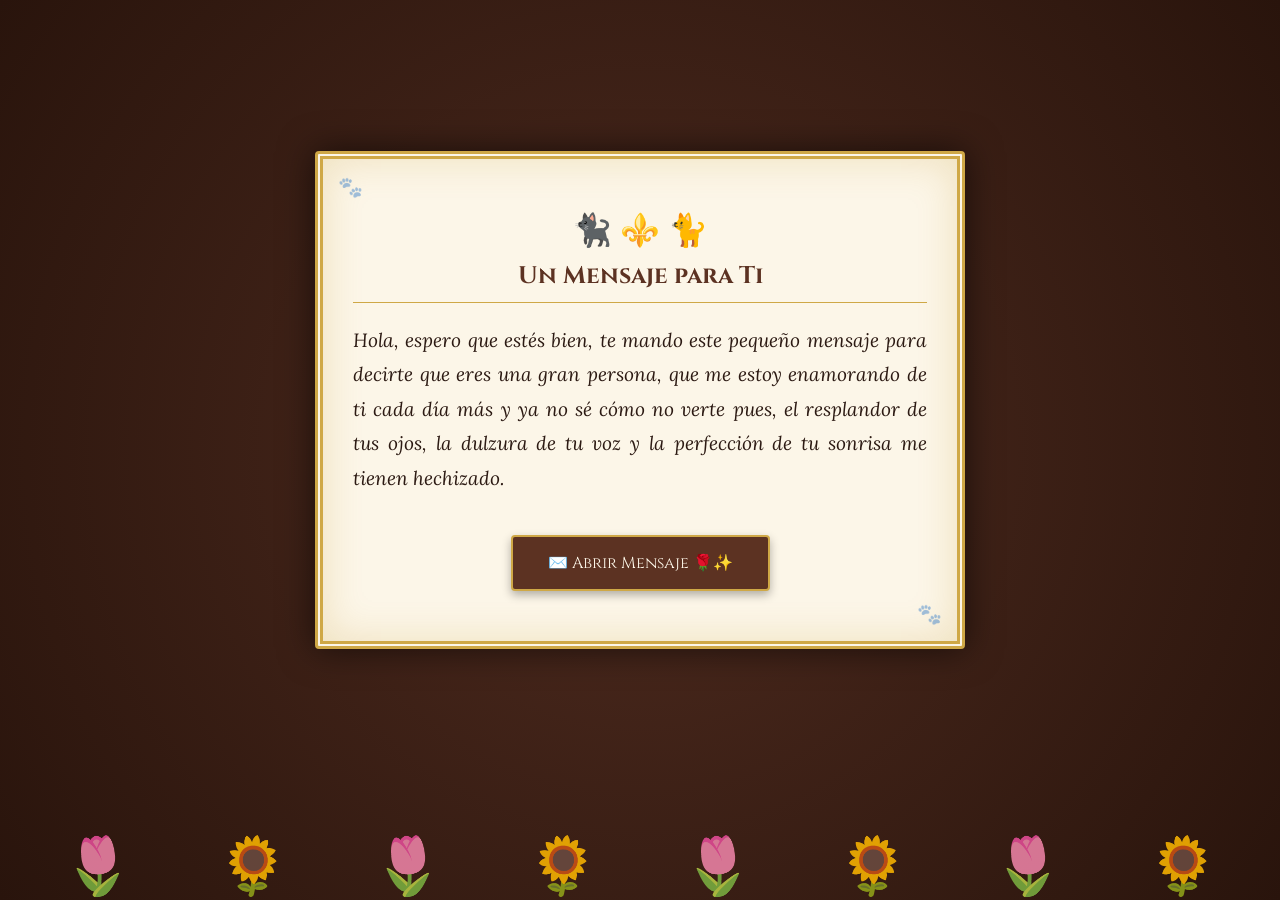
==== index.html @ 1bf626ae "Add files via upload" ====
<!DOCTYPE html>
<html lang="es">
<head>
    <meta charset="UTF-8">
    <meta name="viewport" content="width=device-width, initial-scale=1.0">
    <title>Para Alguien Especial 🐾🌹✨</title>
    <style>
        /* Fuentes de estilo clásico/medieval */
        @import url('https://fonts.googleapis.com/css2?family=Cinzel:wght@500;700&family=Great+Vibes&family=Lora:ital,wght@0,400;0,600;1,400&display=swap');

        :root {
            --medieval-gold: #cfa846;
            --medieval-warm: #5c3222; /* Color cálido principal (terracota / café clásico) */
            --parchment: #fcf6e8;
            --dark-wood: #2c1a13;
        }

        * {
            box-sizing: border-box;
            margin: 0;
            padding: 0;
        }

        body {
            /* Fondo degradado cálido y acogedor tipo biblioteca medieval a la luz de las velas */
            background: radial-gradient(circle, #4e2b1f 0%, #29140c 100%);
            color: var(--parchment);
            font-family: 'Lora', serif;
            min-height: 100vh;
            overflow-x: hidden;
            display: flex;
            justify-content: center;
            align-items: center;
            position: relative;
        }

        /* --- EFECTO DE FUEGOS ARTIFICIALES GIGANTES --- */
        .fireworks-container {
            position: fixed;
            top: 0;
            left: 0;
            width: 100%;
            height: 100%;
            pointer-events: none;
            z-index: 1;
            overflow: hidden;
        }

        .firework-particle {
            position: absolute;
            width: 6px;
            height: 6px;
            border-radius: 50%;
            opacity: 1;
            /* Destello multicapa masivo e intenso */
            box-shadow: 0 0 10px #fff, 0 0 20px currentColor, 0 0 40px currentColor, 0 0 60px currentColor;
            animation: fireworks-giant 2.5s cubic-bezier(0.1, 0.8, 0.2, 1) forwards;
        }

        @keyframes fireworks-giant {
            0% {
                transform: translate(0, 0) scale(1.5);
                opacity: 1;
            }
            70% {
                opacity: 0.9;
            }
            100% {
                /* Dispersión gigante y caída lenta */
                transform: translate(var(--x), var(--y)) scale(0);
                opacity: 0;
            }
        }

        /* --- JARDÍN MÁGICO DE TULIPANES Y GIRASOLES --- */
        .garden-container {
            position: fixed;
            bottom: 0;
            left: 0;
            width: 100%;
            height: 140px;
            display: flex;
            justify-content: space-around;
            align-items: flex-end;
            pointer-events: none;
            z-index: 2;
            overflow: hidden;
            padding: 0 20px;
        }

        .flower {
            font-size: 3.5rem;
            display: inline-block;
            transform-origin: bottom center;
            /* Animación de crecimiento al cargar y luego balanceo sutil */
            animation: growFlower 2s cubic-bezier(0.175, 0.885, 0.32, 1.275) forwards, 
                       swayFlower 4s ease-in-out infinite alternate;
            opacity: 0;
        }

        @keyframes growFlower {
            0% { transform: scale(0) translateY(100px); opacity: 0; }
            100% { transform: scale(1) translateY(0); opacity: 0.85; }
        }

        @keyframes swayFlower {
            0% { transform: rotate(-5deg); }
            100% { transform: rotate(5deg); }
        }

        /* --- CONTENEDORES PRINCIPALES --- */
        .container {
            width: 90%;
            max-width: 650px;
            perspective: 1000px;
            z-index: 10;
            margin: 20px auto;
            margin-bottom: 120px; /* Espacio para que no tape las flores de abajo */
        }

        /* Tarjeta / Pergamino */
        .parchment-card {
            background-color: var(--parchment);
            color: var(--dark-wood);
            padding: 40px 30px;
            border: 8px double var(--medieval-gold);
            border-radius: 4px;
            box-shadow: 0 0 35px rgba(0,0,0,0.6), inset 0 0 40px rgba(184, 134, 11, 0.2);
            text-align: center;
            position: relative;
            /* Cambio de sección simple y limpio mediante opacidad */
            transition: opacity 0.5s ease-in-out, transform 0.5s ease-in-out;
            opacity: 1;
            transform: scale(1);
        }

        /* Marcos y detalles medievales sutiles en los bordes */
        .parchment-card::before, .parchment-card::after {
            content: "🐾";
            position: absolute;
            font-size: 20px;
            color: var(--medieval-warm);
            opacity: 0.4;
        }
        .parchment-card::before { top: 15px; left: 15px; }
        .parchment-card::after { bottom: 15px; right: 15px; }

        .hidden {
            display: none !important;
            opacity: 0;
            transform: scale(0.95);
        }

        /* --- TEXTOS --- */
        h2 {
            font-family: 'Cinzel', serif;
            color: var(--medieval-warm);
            margin-bottom: 20px;
            border-bottom: 1px solid var(--medieval-gold);
            padding-bottom: 10px;
        }

        .romantic-text {
            font-size: 1.2rem;
            line-height: 1.8;
            margin-bottom: 30px;
            text-align: justify;
            font-style: italic;
        }

        .poetry-style {
            font-family: 'Lora', serif;
            font-size: 1.15rem;
            line-height: 1.8;
            white-space: pre-line;
            text-align: left;
            margin: 20px 0;
            padding: 0 10px;
        }

        .quote-box {
            background: rgba(92, 50, 34, 0.08);
            border-left: 4px solid var(--medieval-warm);
            border-right: 4px solid var(--medieval-warm);
            padding: 15px;
            margin: 25px 0;
            font-family: 'Cinzel', serif;
            font-size: 0.95rem;
            font-weight: bold;
            color: var(--medieval-warm);
            box-shadow: inset 0 0 10px rgba(0,0,0,0.05);
        }

        /* --- BOTONES Y ANIMACIONES --- */
        .btn {
            background: var(--medieval-warm);
            color: var(--parchment);
            border: 2px solid var(--medieval-gold);
            font-family: 'Cinzel', serif;
            padding: 12px 25px;
            font-size: 1rem;
            cursor: pointer;
            border-radius: 4px;
            transition: all 0.4s ease;
            box-shadow: 0 4px 10px rgba(0,0,0,0.3);
            text-decoration: none;
            display: inline-block;
            margin: 10px;
        }

        .btn:hover {
            background: #733f2b;
            color: #fff;
            transform: translateY(-3px);
            box-shadow: 0 6px 15px rgba(207, 168, 70, 0.5);
        }

        /* Animación del Botón Carta */
        .btn-envelope {
            position: relative;
            padding: 15px 35px;
            overflow: hidden;
            animation: pulse 2s infinite;
        }

        @keyframes pulse {
            0% { transform: scale(1); }
            50% { transform: scale(1.04); box-shadow: 0 0 20px var(--medieval-gold); }
            100% { transform: scale(1); }
        }

        /* Botón de regreso (Flecha) */
        .back-arrow {
            background: none;
            border: none;
            color: var(--medieval-warm);
            font-size: 2rem;
            cursor: pointer;
            margin-top: 20px;
            transition: transform 0.3s ease, color 0.3s ease;
            display: inline-block;
        }

        .back-arrow:hover {
            transform: scale(1.2) translateX(-5px);
            color: #733f2b;
        }

        .flex-buttons {
            display: flex;
            flex-wrap: wrap;
            justify-content: center;
            gap: 10px;
        }

        .cat-icon {
            font-size: 2rem;
            color: var(--medieval-warm);
            margin: 10px 0;
            display: block;
        }

    </style>
</head>
<body>

    <!-- Contenedor de los fuegos artificiales gigantes -->
    <div class="fireworks-container" id="fireworksContainer"></div>

    <!-- Contenedor del jardín inferior (Tulipanes y Girasoles) -->
    <div class="garden-container" id="gardenContainer"></div>

    <div class="container">
        
        <!-- SECCIÓN 1: EL PRINCIPIO / LA INVITACIÓN -->
        <div class="parchment-card" id="seccion1">
            <span class="cat-icon">🐈‍⬛ ⚜️ 🐈</span>
            <h2>Un Mensaje para Ti</h2>
            <p class="romantic-text">
                Hola, espero que estés bien, te mando este pequeño mensaje para decirte que eres una gran persona, que me estoy enamorando de ti cada día más y ya no sé cómo no verte pues, el resplandor de tus ojos, la dulzura de tu voz y la perfección de tu sonrisa me tienen hechizado.
            </p>
            <button class="btn btn-envelope" onclick="cambiarSeccionSimple('seccion1', 'seccion2')">
                ✉️ Abrir Mensaje 🌹✨
            </button>
        </div>

        <!-- SECCIÓN 2: EL MENSAJE ABIERTO -->
        <div class="parchment-card hidden" id="seccion2">
            <span class="cat-icon">📜</span>
            <p class="romantic-text" style="text-align: center; font-family: 'Great Vibes', cursive; font-size: 2.2rem; color: var(--medieval-warm); font-weight: bold;">
                Las palabras son la mejor forma de comunicación.<br>
                “Te amo”. ”Te quiero”. “Te adoro”<br>
                ¿De qué me sirve todo eso…<br>
                Si no te tengo a mi lado?
            </p>
            
            <div class="flex-buttons">
                <a href="https://youtu.be/43i_BrEg120?si=jS15TogX9SAtwghC" target="_blank" class="btn">🎵 Una canción especial</a>
                <button class="btn" onclick="cambiarSeccionSimple('seccion2', 'seccion3')">📜 Un poema especial</button>
            </div>

            <button class="back-arrow" onclick="cambiarSeccionSimple('seccion2', 'seccion1')">←</button>
        </div>

        <!-- SECCIÓN 3: EL POEMA Y EL FINAL -->
        <div class="parchment-card hidden" id="seccion3">
            <h2>Para la Chica más Increíble 🌹</h2>
            
            <div class="poetry-style">
                Quiero que sepas que hay algo en ti que me encanta. Tu sonrisa tiene una forma muy especial de alegrar cualquier momento, tus ojos transmiten una tranquilidad que me hace perderme en ellos y tu cabello simplemente resalta lo hermosa que eres.
                <br>
                Pero más allá de lo bonita que eres por fuera, me gustaría conocer a la persona que llevas dentro, descubrir tus sueños, tus gustos y todo aquello que te hace ser tú.
                <br>
                Me encantaría seguir conociéndote, compartir momentos contigo y, si la vida nos da la oportunidad, crecer y salir adelante juntos, apoyándonos en cada paso. Eres una chica increíble y espero que esto sea solo el comienzo de una historia llena de sonrisas, confianza y momentos inolvidables.
            </div>

            <!-- Recuadro del final (Cita de Bleach) -->
            <div class="quote-box">
                “Me pregunto si puedo aguantar la velocidad del mundo sin ti”.
                <br>
                <span style="font-size: 0.8rem; display:block; text-align: right; margin-top: 5px;">— Bleach</span>
            </div>

            <!-- Flecha para regresar al apartado anterior -->
            <button class="back-arrow" onclick="cambiarSeccionSimple('seccion3', 'seccion2')">←</button>
        </div>

    </div>

    <script>
        // --- LÓGICA DE FUEGOS ARTIFICIALES MASIVOS Y PAUSADOS ---
        const fireworksContainer = document.getElementById('fireworksContainer');
        const fireworkColors = ['#ff0055', '#ff9f1c', '#00f5d4', '#e0aaff', '#ff5400', '#ffffff', '#ff007f', '#ffb703']; 

        function createFirework() {
            // Explosiones más altas y espaciadas
            const xBase = Math.random() * 80 + 10; 
            const yBase = Math.random() * 45 + 10; 
            const explosionColor = fireworkColors[Math.floor(Math.random() * fireworkColors.length)];
            
            // Cantidad enorme de partículas para un destello gigante
            const numParticles = 80; 

            for (let i = 0; i < numParticles; i++) {
                const particle = document.createElement('div');
                particle.classList.add('firework-particle');
                
                particle.style.left = xBase + 'vw';
                particle.style.top = yBase + 'vh';
                particle.style.color = explosionColor;
                particle.style.backgroundColor = explosionColor; 
                
                const angle = Math.random() * Math.PI * 2;
                // Radio de expansión gigante aumentadísimo
                const distance = Math.random() * 45 + 5; 
                
                particle.style.setProperty('--x', Math.cos(angle) * distance + 'vw');
                // Simulación física de caída por gravedad elegante
                particle.style.setProperty('--y', (Math.sin(angle) * distance + 15) + 'vh');

                fireworksContainer.appendChild(particle);

                setTimeout(() => {
                    particle.remove();
                }, 2500); 
            }
        }

        // Ritmo más lento y calmado: Una hermosa explosión gigante cada 1.5 segundos
        setInterval(createFirework, 1500); 

        // --- LÓGICA DEL JARDÍN INFERIOR ANIMADO ---
        const gardenContainer = document.getElementById('gardenContainer');
        const flowers = ['🌷', '🌻', '🌷', '🌻', '🌷', '🌻', '🌷', '🌻'];

        function buildGarden() {
            // Rellenamos el jardín inferior con flores intercaladas automáticamente
            flowers.forEach((flowerChar, index) => {
                const flowerSpan = document.createElement('span');
                flowerSpan.classList.add('flower');
                flowerSpan.innerText = flowerChar;
                
                // Retrasos escalonados para que broten una por una de forma hermosa
                flowerSpan.style.animationDelay = `${index * 0.2}s, ${2 + index * 0.1}s`;
                
                // Variación sutil en el balanceo para que no se muevan todas exactamente igual
                if (index % 2 === 0) {
                    flowerSpan.style.animationDuration = '2s, 3.5s';
                } else {
                    flowerSpan.style.animationDuration = '2s, 4.5s';
                }

                gardenContainer.appendChild(flowerSpan);
            });
        }

        // Construir las flores al cargar
        buildGarden();

        // --- LÓGICA DE NAVEGACIÓN SIMPLE (Desvanecimiento Elegante) ---
        function cambiarSeccionSimple(idOcultar, idMostrar) {
            const capaOcultar = document.getElementById(idOcultar);
            const capaMostrar = document.getElementById(idMostrar);

            // Transición suave de opacidad hacia afuera
            capaOcultar.style.opacity = '0';
            
            setTimeout(() => {
                capaOcultar.classList.add('hidden');
                
                capaMostrar.classList.remove('hidden');
                void capaMostrar.offsetWidth; // Forzar lectura física
                
                capaMostrar.style.opacity = '1';
            }, 500);
        }
    </script>
</body>
</html>
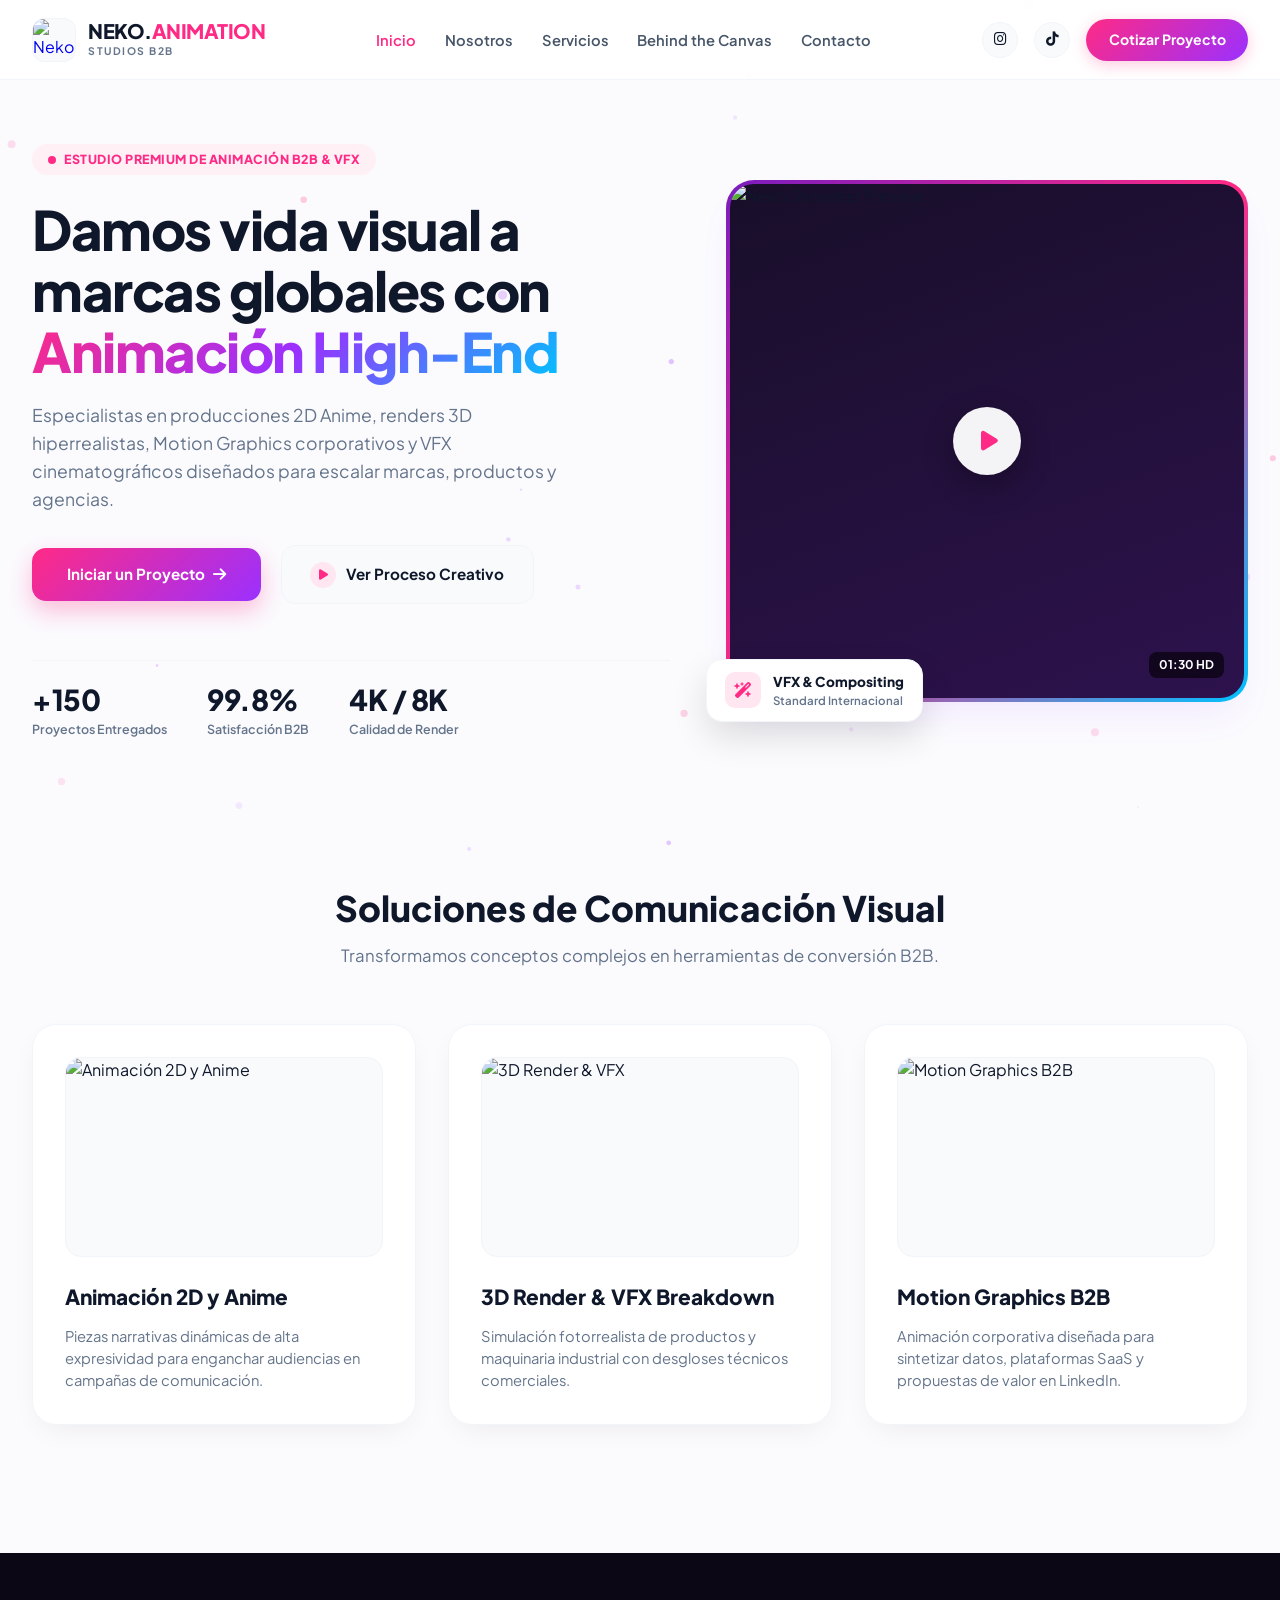
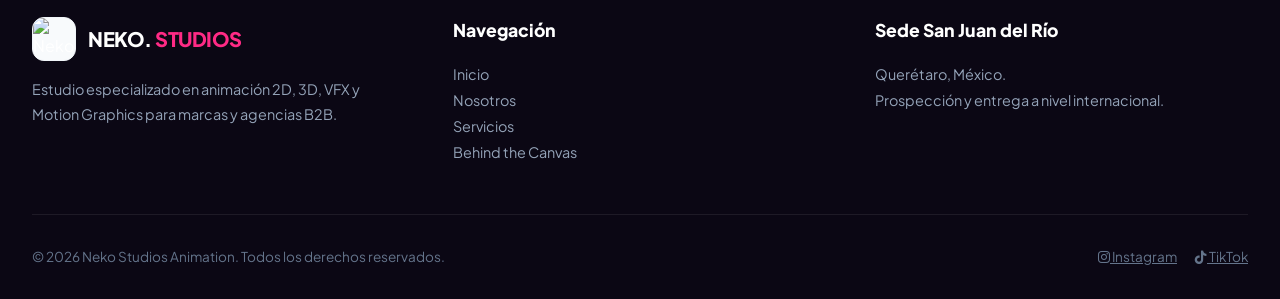
==== commit 431c56b7: "Add files via upload" ====
--- a/index.html
+++ b/index.html
@@ -3,417 +3,238 @@
 <head>
     <meta charset="UTF-8">
     <meta name="viewport" content="width=device-width, initial-scale=1.0">
-    <title>Para Alguien Especial 🐾🌹✨</title>
-    <style>
-        /* Fuentes de estilo clásico/medieval */
-        @import url('https://fonts.googleapis.com/css2?family=Cinzel:wght@500;700&family=Great+Vibes&family=Lora:ital,wght@0,400;0,600;1,400&display=swap');
-
-        :root {
-            --medieval-gold: #cfa846;
-            --medieval-warm: #5c3222; /* Color cálido principal (terracota / café clásico) */
-            --parchment: #fcf6e8;
-            --dark-wood: #2c1a13;
+    <title>Neko Studios Animation | Estudio Premium de Animación B2B</title>
+    <link rel="stylesheet" href="styles.css">
+    <link rel="stylesheet" href="https://cdnjs.cloudflare.com/ajax/libs/font-awesome/6.4.0/css/all.min.css">
+</head>
+<body>
+
+    <canvas id="bg-ink-canvas"></canvas>
+
+    <!-- Header Principal -->
+    <header>
+        <div class="nav-container">
+            <a href="index.html" class="logo-container">
+                <div class="logo-box">
+                    <!-- LOGO PRINCIPAL -->
+                    <img src="img/logo.png" alt="Neko Studios Logo">
+                </div>
+                <div class="logo-text-group">
+                    <span class="logo-title">NEKO.<span>ANIMATION</span></span>
+                    <span class="logo-subtitle">STUDIOS B2B</span>
+                </div>
+            </a>
+
+            <nav>
+                <ul>
+                    <li><a href="index.html" class="active">Inicio</a></li>
+                    <li><a href="nosotros.html">Nosotros</a></li>
+                    <li><a href="servicios.html">Servicios</a></li>
+                    <li><a href="proceso.html">Behind the Canvas</a></li>
+                    <li><a href="contacto.html">Contacto</a></li>
+                </ul>
+            </nav>
+
+            <div class="nav-actions">
+                <a href="https://www.instagram.com/neko.studios.anim?psln=MWt5MWM5dGRpaHljZQ==" target="_blank" class="social-icon-btn"><i class="fa-brands fa-instagram"></i></a>
+                <a href="https://www.tiktok.com/@neko_studios4?_r=1&_t=ZS-9AoLyNBTis8" target="_blank" class="social-icon-btn"><i class="fa-brands fa-tiktok"></i></a>
+                <a href="contacto.html" class="btn-header">Cotizar Proyecto</a>
+            </div>
+        </div>
+    </header>
+
+    <!-- Hero Section -->
+    <main class="hero-section">
+        
+        <div class="hero-left">
+            <div class="badge-tag">
+                <span class="badge-dot"></span>
+                Estudio Premium de Animación B2B & VFX
+            </div>
+
+            <h1 class="hero-main-title">
+                Damos vida visual a marcas globales con <span class="text-gradient">Animación High-End</span>
+            </h1>
+
+            <p class="hero-description">
+                Especialistas en producciones 2D Anime, renders 3D hiperrealistas, Motion Graphics corporativos y VFX cinematográficos diseñados para escalar marcas, productos y agencias.
+            </p>
+
+            <div class="hero-buttons">
+                <a href="contacto.html" class="btn-hero-primary">
+                    Iniciar un Proyecto <i class="fa-solid fa-arrow-right"></i>
+                </a>
+                <a href="proceso.html" class="btn-hero-secondary">
+                    <span class="play-icon-circle"><i class="fa-solid fa-play"></i></span>
+                    Ver Proceso Creativo
+                </a>
+            </div>
+
+            <div class="stats-row">
+                <div class="stat-item">
+                    <span class="stat-number">+150</span>
+                    <span class="stat-label">Proyectos Entregados</span>
+                </div>
+                <div class="stat-item">
+                    <span class="stat-number">99.8%</span>
+                    <span class="stat-label">Satisfacción B2B</span>
+                </div>
+                <div class="stat-item">
+                    <span class="stat-number">4K / 8K</span>
+                    <span class="stat-label">Calidad de Render</span>
+                </div>
+            </div>
+        </div>
+
+        <div class="hero-right">
+            <div class="video-card-wrapper">
+                <div class="video-card-inner">
+                    <!-- IMAGEN PRINCIPAL DE PORTADA / DEMO REEL -->
+                    <img src="img/hero-showreel.jpg" alt="Neko Showreel Preview">
+                    <div class="video-play-center">
+                        <i class="fa-solid fa-play" style="margin-left: 4px;"></i>
+                    </div>
+                    <div class="video-timer-badge">01:30 HD</div>
+                </div>
+            </div>
+
+            <div class="floating-badge-card">
+                <div class="badge-icon-square">
+                    <i class="fa-solid fa-wand-magic-sparkles"></i>
+                </div>
+                <div class="badge-info">
+                    <h5>VFX & Compositing</h5>
+                    <p>Standard Internacional</p>
+                </div>
+            </div>
+        </div>
+
+    </main>
+
+    <!-- Sección de Servicios Principales -->
+    <section style="max-width: 1280px; margin: 0 auto; padding: 4rem 2rem;">
+        <div style="text-align: center; margin-bottom: 3.5rem;">
+            <h2 style="font-size: 2.2rem; font-weight: 800; color: var(--text-dark);">Soluciones de Comunicación Visual</h2>
+            <p style="color: var(--text-muted); font-size: 1.05rem; margin-top: 0.5rem;">Transformamos conceptos complejos en herramientas de conversión B2B.</p>
+        </div>
+
+        <div style="display: grid; grid-template-columns: repeat(auto-fit, minmax(320px, 1fr)); gap: 2rem;">
+            <div style="background: #ffffff; border-radius: 24px; padding: 2rem; border: 1px solid var(--border-color); box-shadow: var(--shadow-card);">
+                <div class="content-img-box">
+                    <!-- IMAGEN TARJETA 2D / ANIME -->
+                    <img src="img/inicio2.jpg" alt="Animación 2D y Anime">
+                </div>
+                <h3 style="font-size: 1.3rem; font-weight: 800; margin-bottom: 0.8rem;">Animación 2D y Anime</h3>
+                <p style="color: var(--text-muted); font-size: 0.92rem;">Piezas narrativas dinámicas de alta expresividad para enganchar audiencias en campañas de comunicación.</p>
+            </div>
+
+            <div style="background: #ffffff; border-radius: 24px; padding: 2rem; border: 1px solid var(--border-color); box-shadow: var(--shadow-card);">
+                <div class="content-img-box">
+                    <!-- IMAGEN TARJETA 3D / VFX -->
+                    <img src="img/inicio3.jpg" alt="3D Render & VFX">
+                </div>
+                <h3 style="font-size: 1.3rem; font-weight: 800; margin-bottom: 0.8rem;">3D Render & VFX Breakdown</h3>
+                <p style="color: var(--text-muted); font-size: 0.92rem;">Simulación fotorrealista de productos y maquinaria industrial con desgloses técnicos comerciales.</p>
+            </div>
+
+            <div style="background: #ffffff; border-radius: 24px; padding: 2rem; border: 1px solid var(--border-color); box-shadow: var(--shadow-card);">
+                <div class="content-img-box">
+                    <!-- IMAGEN TARJETA MOTION GRAPHICS -->
+                    <img src="img/inicio.jpg" alt="Motion Graphics B2B">
+                </div>
+                <h3 style="font-size: 1.3rem; font-weight: 800; margin-bottom: 0.8rem;">Motion Graphics B2B</h3>
+                <p style="color: var(--text-muted); font-size: 0.92rem;">Animación corporativa diseñada para sintetizar datos, plataformas SaaS y propuestas de valor en LinkedIn.</p>
+            </div>
+        </div>
+    </section>
+
+    <!-- Footer -->
+    <footer>
+        <div class="footer-container">
+            <div class="footer-col">
+                <div class="logo-container" style="margin-bottom: 1rem;">
+                    <div class="logo-box">
+                        <!-- LOGO FOOTER -->
+                        <img src="img/logo.png" alt="Neko Studios Logo">
+                    </div>
+                    <span class="logo-title" style="color: #ffffff;">NEKO. <span style="color: var(--primary-magenta);">STUDIOS</span></span>
+                </div>
+                <p>Estudio especializado en animación 2D, 3D, VFX y Motion Graphics para marcas y agencias B2B.</p>
+            </div>
+
+            <div class="footer-col">
+                <h4>Navegación</h4>
+                <a href="index.html">Inicio</a>
+                <a href="nosotros.html">Nosotros</a>
+                <a href="servicios.html">Servicios</a>
+                <a href="proceso.html">Behind the Canvas</a>
+            </div>
+
+            <div class="footer-col">
+                <h4>Sede San Juan del Río</h4>
+                <p>Querétaro, México.</p>
+                <p>Prospección y entrega a nivel internacional.</p>
+            </div>
+        </div>
+
+        <div class="footer-bottom">
+            <p>&copy; 2026 Neko Studios Animation. Todos los derechos reservados.</p>
+            <div>
+                <a href="https://www.instagram.com/neko.studios.anim?psln=MWt5MWM5dGRpaHljZQ==" target="_blank" style="margin-right: 1rem; color: #64748b;"><i class="fa-brands fa-instagram"></i> Instagram</a>
+                <a href="https://www.tiktok.com/@neko_studios4?_r=1&_t=ZS-9AoLyNBTis8" target="_blank" style="color: #64748b;"><i class="fa-brands fa-tiktok"></i> TikTok</a>
+            </div>
+        </div>
+    </footer>
+
+    <script>
+        const canvas = document.getElementById('bg-ink-canvas');
+        const ctx = canvas.getContext('2d');
+        let particles = [];
+
+        function resizeCanvas() {
+            canvas.width = window.innerWidth;
+            canvas.height = window.innerHeight;
         }
-
-        * {
-            box-sizing: border-box;
-            margin: 0;
-            padding: 0;
-        }
-
-        body {
-            /* Fondo degradado cálido y acogedor tipo biblioteca medieval a la luz de las velas */
-            background: radial-gradient(circle, #4e2b1f 0%, #29140c 100%);
-            color: var(--parchment);
-            font-family: 'Lora', serif;
-            min-height: 100vh;
-            overflow-x: hidden;
-            display: flex;
-            justify-content: center;
-            align-items: center;
-            position: relative;
-        }
-
-        /* --- EFECTO DE FUEGOS ARTIFICIALES GIGANTES --- */
-        .fireworks-container {
-            position: fixed;
-            top: 0;
-            left: 0;
-            width: 100%;
-            height: 100%;
-            pointer-events: none;
-            z-index: 1;
-            overflow: hidden;
-        }
-
-        .firework-particle {
-            position: absolute;
-            width: 6px;
-            height: 6px;
-            border-radius: 50%;
-            opacity: 1;
-            /* Destello multicapa masivo e intenso */
-            box-shadow: 0 0 10px #fff, 0 0 20px currentColor, 0 0 40px currentColor, 0 0 60px currentColor;
-            animation: fireworks-giant 2.5s cubic-bezier(0.1, 0.8, 0.2, 1) forwards;
-        }
-
-        @keyframes fireworks-giant {
-            0% {
-                transform: translate(0, 0) scale(1.5);
-                opacity: 1;
+        window.addEventListener('resize', resizeCanvas);
+        resizeCanvas();
+
+        class InkParticle {
+            constructor() {
+                this.x = Math.random() * canvas.width;
+                this.y = Math.random() * canvas.height;
+                this.size = Math.random() * 4 + 1;
+                this.speedX = Math.random() * 0.6 - 0.3;
+                this.speedY = Math.random() * 0.6 - 0.3;
+                this.color = Math.random() > 0.5 ? '#ff2a85' : '#9b30ff';
+                this.alpha = Math.random() * 0.4 + 0.1;
             }
-            70% {
-                opacity: 0.9;
+            update() {
+                this.x += this.speedX;
+                this.y += this.speedY;
+                if (this.x < 0 || this.x > canvas.width) this.speedX *= -1;
+                if (this.y < 0 || this.y > canvas.height) this.speedY *= -1;
             }
-            100% {
-                /* Dispersión gigante y caída lenta */
-                transform: translate(var(--x), var(--y)) scale(0);
-                opacity: 0;
+            draw() {
+                ctx.fillStyle = this.color;
+                ctx.globalAlpha = this.alpha;
+                ctx.beginPath();
+                ctx.arc(this.x, this.y, this.size, 0, Math.PI * 2);
+                ctx.fill();
             }
         }
 
-        /* --- JARDÍN MÁGICO DE TULIPANES Y GIRASOLES --- */
-        .garden-container {
-            position: fixed;
-            bottom: 0;
-            left: 0;
-            width: 100%;
-            height: 140px;
-            display: flex;
-            justify-content: space-around;
-            align-items: flex-end;
-            pointer-events: none;
-            z-index: 2;
-            overflow: hidden;
-            padding: 0 20px;
+        for (let i = 0; i < 40; i++) particles.push(new InkParticle());
+
+        function animateBg() {
+            ctx.clearRect(0, 0, canvas.width, canvas.height);
+            particles.forEach(p => {
+                p.update();
+                p.draw();
+            });
+            requestAnimationFrame(animateBg);
         }
-
-        .flower {
-            font-size: 3.5rem;
-            display: inline-block;
-            transform-origin: bottom center;
-            /* Animación de crecimiento al cargar y luego balanceo sutil */
-            animation: growFlower 2s cubic-bezier(0.175, 0.885, 0.32, 1.275) forwards, 
-                       swayFlower 4s ease-in-out infinite alternate;
-            opacity: 0;
-        }
-
-        @keyframes growFlower {
-            0% { transform: scale(0) translateY(100px); opacity: 0; }
-            100% { transform: scale(1) translateY(0); opacity: 0.85; }
-        }
-
-        @keyframes swayFlower {
-            0% { transform: rotate(-5deg); }
-            100% { transform: rotate(5deg); }
-        }
-
-        /* --- CONTENEDORES PRINCIPALES --- */
-        .container {
-            width: 90%;
-            max-width: 650px;
-            perspective: 1000px;
-            z-index: 10;
-            margin: 20px auto;
-            margin-bottom: 120px; /* Espacio para que no tape las flores de abajo */
-        }
-
-        /* Tarjeta / Pergamino */
-        .parchment-card {
-            background-color: var(--parchment);
-            color: var(--dark-wood);
-            padding: 40px 30px;
-            border: 8px double var(--medieval-gold);
-            border-radius: 4px;
-            box-shadow: 0 0 35px rgba(0,0,0,0.6), inset 0 0 40px rgba(184, 134, 11, 0.2);
-            text-align: center;
-            position: relative;
-            /* Cambio de sección simple y limpio mediante opacidad */
-            transition: opacity 0.5s ease-in-out, transform 0.5s ease-in-out;
-            opacity: 1;
-            transform: scale(1);
-        }
-
-        /* Marcos y detalles medievales sutiles en los bordes */
-        .parchment-card::before, .parchment-card::after {
-            content: "🐾";
-            position: absolute;
-            font-size: 20px;
-            color: var(--medieval-warm);
-            opacity: 0.4;
-        }
-        .parchment-card::before { top: 15px; left: 15px; }
-        .parchment-card::after { bottom: 15px; right: 15px; }
-
-        .hidden {
-            display: none !important;
-            opacity: 0;
-            transform: scale(0.95);
-        }
-
-        /* --- TEXTOS --- */
-        h2 {
-            font-family: 'Cinzel', serif;
-            color: var(--medieval-warm);
-            margin-bottom: 20px;
-            border-bottom: 1px solid var(--medieval-gold);
-            padding-bottom: 10px;
-        }
-
-        .romantic-text {
-            font-size: 1.2rem;
-            line-height: 1.8;
-            margin-bottom: 30px;
-            text-align: justify;
-            font-style: italic;
-        }
-
-        .poetry-style {
-            font-family: 'Lora', serif;
-            font-size: 1.15rem;
-            line-height: 1.8;
-            white-space: pre-line;
-            text-align: left;
-            margin: 20px 0;
-            padding: 0 10px;
-        }
-
-        .quote-box {
-            background: rgba(92, 50, 34, 0.08);
-            border-left: 4px solid var(--medieval-warm);
-            border-right: 4px solid var(--medieval-warm);
-            padding: 15px;
-            margin: 25px 0;
-            font-family: 'Cinzel', serif;
-            font-size: 0.95rem;
-            font-weight: bold;
-            color: var(--medieval-warm);
-            box-shadow: inset 0 0 10px rgba(0,0,0,0.05);
-        }
-
-        /* --- BOTONES Y ANIMACIONES --- */
-        .btn {
-            background: var(--medieval-warm);
-            color: var(--parchment);
-            border: 2px solid var(--medieval-gold);
-            font-family: 'Cinzel', serif;
-            padding: 12px 25px;
-            font-size: 1rem;
-            cursor: pointer;
-            border-radius: 4px;
-            transition: all 0.4s ease;
-            box-shadow: 0 4px 10px rgba(0,0,0,0.3);
-            text-decoration: none;
-            display: inline-block;
-            margin: 10px;
-        }
-
-        .btn:hover {
-            background: #733f2b;
-            color: #fff;
-            transform: translateY(-3px);
-            box-shadow: 0 6px 15px rgba(207, 168, 70, 0.5);
-        }
-
-        /* Animación del Botón Carta */
-        .btn-envelope {
-            position: relative;
-            padding: 15px 35px;
-            overflow: hidden;
-            animation: pulse 2s infinite;
-        }
-
-        @keyframes pulse {
-            0% { transform: scale(1); }
-            50% { transform: scale(1.04); box-shadow: 0 0 20px var(--medieval-gold); }
-            100% { transform: scale(1); }
-        }
-
-        /* Botón de regreso (Flecha) */
-        .back-arrow {
-            background: none;
-            border: none;
-            color: var(--medieval-warm);
-            font-size: 2rem;
-            cursor: pointer;
-            margin-top: 20px;
-            transition: transform 0.3s ease, color 0.3s ease;
-            display: inline-block;
-        }
-
-        .back-arrow:hover {
-            transform: scale(1.2) translateX(-5px);
-            color: #733f2b;
-        }
-
-        .flex-buttons {
-            display: flex;
-            flex-wrap: wrap;
-            justify-content: center;
-            gap: 10px;
-        }
-
-        .cat-icon {
-            font-size: 2rem;
-            color: var(--medieval-warm);
-            margin: 10px 0;
-            display: block;
-        }
-
-    </style>
-</head>
-<body>
-
-    <!-- Contenedor de los fuegos artificiales gigantes -->
-    <div class="fireworks-container" id="fireworksContainer"></div>
-
-    <!-- Contenedor del jardín inferior (Tulipanes y Girasoles) -->
-    <div class="garden-container" id="gardenContainer"></div>
-
-    <div class="container">
-        
-        <!-- SECCIÓN 1: EL PRINCIPIO / LA INVITACIÓN -->
-        <div class="parchment-card" id="seccion1">
-            <span class="cat-icon">🐈‍⬛ ⚜️ 🐈</span>
-            <h2>Un Mensaje para Ti</h2>
-            <p class="romantic-text">
-                Hola, espero que estés bien, te mando este pequeño mensaje para decirte que eres una gran persona, que me estoy enamorando de ti cada día más y ya no sé cómo no verte pues, el resplandor de tus ojos, la dulzura de tu voz y la perfección de tu sonrisa me tienen hechizado.
-            </p>
-            <button class="btn btn-envelope" onclick="cambiarSeccionSimple('seccion1', 'seccion2')">
-                ✉️ Abrir Mensaje 🌹✨
-            </button>
-        </div>
-
-        <!-- SECCIÓN 2: EL MENSAJE ABIERTO -->
-        <div class="parchment-card hidden" id="seccion2">
-            <span class="cat-icon">📜</span>
-            <p class="romantic-text" style="text-align: center; font-family: 'Great Vibes', cursive; font-size: 2.2rem; color: var(--medieval-warm); font-weight: bold;">
-                Las palabras son la mejor forma de comunicación.<br>
-                “Te amo”. ”Te quiero”. “Te adoro”<br>
-                ¿De qué me sirve todo eso…<br>
-                Si no te tengo a mi lado?
-            </p>
-            
-            <div class="flex-buttons">
-                <a href="https://youtu.be/43i_BrEg120?si=jS15TogX9SAtwghC" target="_blank" class="btn">🎵 Una canción especial</a>
-                <button class="btn" onclick="cambiarSeccionSimple('seccion2', 'seccion3')">📜 Un poema especial</button>
-            </div>
-
-            <button class="back-arrow" onclick="cambiarSeccionSimple('seccion2', 'seccion1')">←</button>
-        </div>
-
-        <!-- SECCIÓN 3: EL POEMA Y EL FINAL -->
-        <div class="parchment-card hidden" id="seccion3">
-            <h2>Para la Chica más Increíble 🌹</h2>
-            
-            <div class="poetry-style">
-                Quiero que sepas que hay algo en ti que me encanta. Tu sonrisa tiene una forma muy especial de alegrar cualquier momento, tus ojos transmiten una tranquilidad que me hace perderme en ellos y tu cabello simplemente resalta lo hermosa que eres.
-                <br>
-                Pero más allá de lo bonita que eres por fuera, me gustaría conocer a la persona que llevas dentro, descubrir tus sueños, tus gustos y todo aquello que te hace ser tú.
-                <br>
-                Me encantaría seguir conociéndote, compartir momentos contigo y, si la vida nos da la oportunidad, crecer y salir adelante juntos, apoyándonos en cada paso. Eres una chica increíble y espero que esto sea solo el comienzo de una historia llena de sonrisas, confianza y momentos inolvidables.
-            </div>
-
-            <!-- Recuadro del final (Cita de Bleach) -->
-            <div class="quote-box">
-                “Me pregunto si puedo aguantar la velocidad del mundo sin ti”.
-                <br>
-                <span style="font-size: 0.8rem; display:block; text-align: right; margin-top: 5px;">— Bleach</span>
-            </div>
-
-            <!-- Flecha para regresar al apartado anterior -->
-            <button class="back-arrow" onclick="cambiarSeccionSimple('seccion3', 'seccion2')">←</button>
-        </div>
-
-    </div>
-
-    <script>
-        // --- LÓGICA DE FUEGOS ARTIFICIALES MASIVOS Y PAUSADOS ---
-        const fireworksContainer = document.getElementById('fireworksContainer');
-        const fireworkColors = ['#ff0055', '#ff9f1c', '#00f5d4', '#e0aaff', '#ff5400', '#ffffff', '#ff007f', '#ffb703']; 
-
-        function createFirework() {
-            // Explosiones más altas y espaciadas
-            const xBase = Math.random() * 80 + 10; 
-            const yBase = Math.random() * 45 + 10; 
-            const explosionColor = fireworkColors[Math.floor(Math.random() * fireworkColors.length)];
-            
-            // Cantidad enorme de partículas para un destello gigante
-            const numParticles = 80; 
-
-            for (let i = 0; i < numParticles; i++) {
-                const particle = document.createElement('div');
-                particle.classList.add('firework-particle');
-                
-                particle.style.left = xBase + 'vw';
-                particle.style.top = yBase + 'vh';
-                particle.style.color = explosionColor;
-                particle.style.backgroundColor = explosionColor; 
-                
-                const angle = Math.random() * Math.PI * 2;
-                // Radio de expansión gigante aumentadísimo
-                const distance = Math.random() * 45 + 5; 
-                
-                particle.style.setProperty('--x', Math.cos(angle) * distance + 'vw');
-                // Simulación física de caída por gravedad elegante
-                particle.style.setProperty('--y', (Math.sin(angle) * distance + 15) + 'vh');
-
-                fireworksContainer.appendChild(particle);
-
-                setTimeout(() => {
-                    particle.remove();
-                }, 2500); 
-            }
-        }
-
-        // Ritmo más lento y calmado: Una hermosa explosión gigante cada 1.5 segundos
-        setInterval(createFirework, 1500); 
-
-        // --- LÓGICA DEL JARDÍN INFERIOR ANIMADO ---
-        const gardenContainer = document.getElementById('gardenContainer');
-        const flowers = ['🌷', '🌻', '🌷', '🌻', '🌷', '🌻', '🌷', '🌻'];
-
-        function buildGarden() {
-            // Rellenamos el jardín inferior con flores intercaladas automáticamente
-            flowers.forEach((flowerChar, index) => {
-                const flowerSpan = document.createElement('span');
-                flowerSpan.classList.add('flower');
-                flowerSpan.innerText = flowerChar;
-                
-                // Retrasos escalonados para que broten una por una de forma hermosa
-                flowerSpan.style.animationDelay = `${index * 0.2}s, ${2 + index * 0.1}s`;
-                
-                // Variación sutil en el balanceo para que no se muevan todas exactamente igual
-                if (index % 2 === 0) {
-                    flowerSpan.style.animationDuration = '2s, 3.5s';
-                } else {
-                    flowerSpan.style.animationDuration = '2s, 4.5s';
-                }
-
-                gardenContainer.appendChild(flowerSpan);
-            });
-        }
-
-        // Construir las flores al cargar
-        buildGarden();
-
-        // --- LÓGICA DE NAVEGACIÓN SIMPLE (Desvanecimiento Elegante) ---
-        function cambiarSeccionSimple(idOcultar, idMostrar) {
-            const capaOcultar = document.getElementById(idOcultar);
-            const capaMostrar = document.getElementById(idMostrar);
-
-            // Transición suave de opacidad hacia afuera
-            capaOcultar.style.opacity = '0';
-            
-            setTimeout(() => {
-                capaOcultar.classList.add('hidden');
-                
-                capaMostrar.classList.remove('hidden');
-                void capaMostrar.offsetWidth; // Forzar lectura física
-                
-                capaMostrar.style.opacity = '1';
-            }, 500);
-        }
+        animateBg();
     </script>
+
 </body>
 </html>
--- a/styles.css
+++ b/styles.css
@@ -0,0 +1,622 @@
+/* ===================================================
+   NEKO STUDIOS ANIMATION - ESTILO MODERNO B2B CON DINAMISMO VISUAL
+   Paleta: Blanco / Off-White, Rosa Neón (#ff2a85) y Púrpura (#9b30ff)
+   =================================================== */
+
+@import url('https://fonts.googleapis.com/css2?family=Plus+Jakarta+Sans:wght@400;500;600;700;800&display=swap');
+
+:root {
+    --bg-light: #fbfbfe;
+    --bg-card: #ffffff;
+    --primary-magenta: #ff2a85;
+    --primary-purple: #9b30ff;
+    --primary-cyan: #00c2ff;
+    --text-dark: #0f172a;
+    --text-muted: #64748b;
+    --border-color: #f1f5f9;
+    --shadow-soft: 0 20px 40px -15px rgba(155, 48, 255, 0.12);
+    --shadow-card: 0 10px 30px -10px rgba(0, 0, 0, 0.08);
+    --font-main: 'Plus Jakarta Sans', system-ui, -apple-system, sans-serif;
+}
+
+* {
+    margin: 0;
+    padding: 0;
+    box-sizing: border-box;
+}
+
+body {
+    background-color: var(--bg-light);
+    color: var(--text-dark);
+    font-family: var(--font-main);
+    line-height: 1.5;
+    overflow-x: hidden;
+    position: relative;
+}
+
+/* Canvas de Fondo para Partículas */
+#bg-ink-canvas {
+    position: fixed;
+    top: 0;
+    left: 0;
+    width: 100vw;
+    height: 100vh;
+    z-index: -1;
+    pointer-events: none;
+    opacity: 0.6;
+}
+
+/* Header & Navegación */
+header {
+    background-color: rgba(255, 255, 255, 0.9);
+    position: sticky;
+    top: 0;
+    z-index: 1000;
+    border-bottom: 1px solid var(--border-color);
+    backdrop-filter: blur(16px);
+}
+
+.nav-container {
+    max-width: 1280px;
+    margin: 0 auto;
+    display: flex;
+    justify-content: space-between;
+    align-items: center;
+    padding: 1.1rem 2rem;
+}
+
+.logo-container {
+    display: flex;
+    align-items: center;
+    gap: 12px;
+    text-decoration: none;
+}
+
+.logo-box {
+    width: 44px;
+    height: 44px;
+    border-radius: 12px;
+    background: #f8fafc;
+    border: 1px solid var(--border-color);
+    display: flex;
+    align-items: center;
+    justify-content: center;
+    overflow: hidden;
+}
+
+.logo-box img {
+    width: 100%;
+    height: 100%;
+    object-fit: contain;
+}
+
+.logo-text-group {
+    display: flex;
+    flex-direction: column;
+}
+
+.logo-title {
+    font-size: 1.25rem;
+    font-weight: 800;
+    color: var(--text-dark);
+    line-height: 1;
+    letter-spacing: -0.5px;
+}
+
+.logo-title span {
+    color: var(--primary-magenta);
+}
+
+.logo-subtitle {
+    font-size: 0.65rem;
+    font-weight: 700;
+    color: var(--text-muted);
+    letter-spacing: 1.5px;
+    margin-top: 2px;
+}
+
+nav ul {
+    display: flex;
+    list-style: none;
+    gap: 1.8rem;
+}
+
+nav a {
+    color: #475569;
+    text-decoration: none;
+    font-weight: 600;
+    font-size: 0.92rem;
+    transition: color 0.2s ease;
+}
+
+nav a:hover, nav a.active {
+    color: var(--primary-magenta);
+}
+
+.nav-actions {
+    display: flex;
+    align-items: center;
+    gap: 1rem;
+}
+
+.social-icon-btn {
+    width: 36px;
+    height: 36px;
+    border-radius: 50%;
+    background: #f8fafc;
+    border: 1px solid var(--border-color);
+    display: flex;
+    align-items: center;
+    justify-content: center;
+    color: var(--text-dark);
+    text-decoration: none;
+    font-size: 0.9rem;
+    transition: all 0.2s ease;
+}
+
+.social-icon-btn:hover {
+    background: var(--primary-magenta);
+    color: #ffffff;
+    border-color: var(--primary-magenta);
+}
+
+.btn-header {
+    background: linear-gradient(135deg, var(--primary-magenta), var(--primary-purple));
+    color: #ffffff;
+    padding: 0.65rem 1.4rem;
+    border-radius: 30px;
+    font-weight: 700;
+    font-size: 0.88rem;
+    text-decoration: none;
+    box-shadow: 0 4px 15px rgba(255, 42, 133, 0.25);
+    transition: transform 0.2s ease, box-shadow 0.2s ease;
+}
+
+.btn-header:hover {
+    transform: translateY(-2px);
+    box-shadow: 0 6px 20px rgba(255, 42, 133, 0.35);
+}
+
+/* Layout Hero Asimétrico */
+.hero-section {
+    max-width: 1280px;
+    margin: 0 auto;
+    padding: 4rem 2rem 5rem 2rem;
+    display: grid;
+    grid-template-columns: 1.1fr 0.9fr;
+    gap: 3.5rem;
+    align-items: center;
+    position: relative;
+}
+
+.hero-left {
+    display: flex;
+    flex-direction: column;
+    align-items: flex-start;
+}
+
+.badge-tag {
+    display: inline-flex;
+    align-items: center;
+    gap: 8px;
+    background: #fff0f6;
+    color: var(--primary-magenta);
+    padding: 6px 16px;
+    border-radius: 20px;
+    font-size: 0.78rem;
+    font-weight: 800;
+    letter-spacing: 0.5px;
+    text-transform: uppercase;
+    margin-bottom: 1.5rem;
+}
+
+.badge-dot {
+    width: 8px;
+    height: 8px;
+    background: var(--primary-magenta);
+    border-radius: 50%;
+    animation: pulseGlow 2s infinite;
+}
+
+@keyframes pulseGlow {
+    0% { transform: scale(0.95); box-shadow: 0 0 0 0 rgba(255, 42, 133, 0.7); }
+    70% { transform: scale(1); box-shadow: 0 0 0 8px rgba(255, 42, 133, 0); }
+    100% { transform: scale(0.95); box-shadow: 0 0 0 0 rgba(255, 42, 133, 0); }
+}
+
+.hero-main-title {
+    font-size: 3.4rem;
+    font-weight: 800;
+    line-height: 1.12;
+    color: var(--text-dark);
+    letter-spacing: -1.5px;
+    margin-bottom: 1.2rem;
+}
+
+.text-gradient {
+    background: linear-gradient(135deg, var(--primary-magenta), var(--primary-purple), var(--primary-cyan));
+    -webkit-background-clip: text;
+    -webkit-text-fill-color: transparent;
+}
+
+.hero-description {
+    font-size: 1.1rem;
+    color: var(--text-muted);
+    line-height: 1.6;
+    margin-bottom: 2rem;
+    max-width: 540px;
+}
+
+.hero-buttons {
+    display: flex;
+    align-items: center;
+    gap: 1.2rem;
+    margin-bottom: 3.5rem;
+}
+
+.btn-hero-primary {
+    background: linear-gradient(135deg, var(--primary-magenta), var(--primary-purple));
+    color: #ffffff;
+    padding: 0.95rem 2.2rem;
+    border-radius: 14px;
+    font-weight: 700;
+    font-size: 0.95rem;
+    text-decoration: none;
+    box-shadow: 0 10px 25px rgba(255, 42, 133, 0.3);
+    transition: all 0.25s ease;
+    display: inline-flex;
+    align-items: center;
+    justify-content: center;
+    gap: 8px;
+    border: none;
+    cursor: pointer;
+}
+
+.btn-hero-primary:hover {
+    transform: translateY(-3px);
+    box-shadow: 0 14px 30px rgba(255, 42, 133, 0.4);
+}
+
+.btn-hero-secondary {
+    background: #f8fafc;
+    color: var(--text-dark);
+    padding: 0.95rem 1.8rem;
+    border-radius: 14px;
+    font-weight: 700;
+    font-size: 0.95rem;
+    text-decoration: none;
+    border: 1px solid var(--border-color);
+    transition: all 0.25s ease;
+    display: inline-flex;
+    align-items: center;
+    gap: 10px;
+}
+
+.btn-hero-secondary:hover {
+    background: #ffffff;
+    border-color: var(--primary-purple);
+    color: var(--primary-purple);
+}
+
+.play-icon-circle {
+    width: 26px;
+    height: 26px;
+    border-radius: 50%;
+    background: #ffe6f0;
+    color: var(--primary-magenta);
+    display: flex;
+    align-items: center;
+    justify-content: center;
+    font-size: 0.75rem;
+}
+
+/* Métricas */
+.stats-row {
+    display: flex;
+    gap: 2.5rem;
+    padding-top: 1.5rem;
+    border-top: 1px solid var(--border-color);
+    width: 100%;
+}
+
+.stat-item {
+    display: flex;
+    flex-direction: column;
+}
+
+.stat-number {
+    font-size: 1.8rem;
+    font-weight: 800;
+    color: var(--text-dark);
+    line-height: 1;
+    letter-spacing: -0.5px;
+}
+
+.stat-label {
+    font-size: 0.78rem;
+    color: var(--text-muted);
+    font-weight: 600;
+    margin-top: 6px;
+}
+
+/* Tarjeta Derecha de Showreel / Vídeo */
+.hero-right {
+    position: relative;
+}
+
+.video-card-wrapper {
+    position: relative;
+    width: 100%;
+    aspect-ratio: 1 / 1;
+    border-radius: 28px;
+    background: linear-gradient(135deg, #7a1cbe, #ff2a85, #00c2ff);
+    padding: 4px;
+    box-shadow: var(--shadow-soft);
+}
+
+.video-card-inner {
+    width: 100%;
+    height: 100%;
+    border-radius: 24px;
+    background: linear-gradient(160deg, #180e29, #2d124d);
+    overflow: hidden;
+    position: relative;
+    display: flex;
+    align-items: center;
+    justify-content: center;
+}
+
+.video-card-inner img {
+    width: 100%;
+    height: 100%;
+    object-fit: cover;
+}
+
+.hero-video-player {
+    width: 100%;
+    height: 100%;
+    object-fit: cover;
+    position: absolute;
+    top: 0;
+    left: 0;
+    border-radius: 24px;
+}
+
+.video-play-center {
+    position: absolute;
+    width: 68px;
+    height: 68px;
+    border-radius: 50%;
+    background: rgba(255, 255, 255, 0.95);
+    color: var(--primary-magenta);
+    display: flex;
+    align-items: center;
+    justify-content: center;
+    font-size: 1.4rem;
+    cursor: pointer;
+    box-shadow: 0 10px 30px rgba(0, 0, 0, 0.3);
+    transition: transform 0.3s ease;
+    z-index: 2;
+}
+
+.video-play-center:hover {
+    transform: scale(1.1);
+}
+
+.video-timer-badge {
+    position: absolute;
+    bottom: 20px;
+    right: 20px;
+    background: rgba(0, 0, 0, 0.6);
+    color: #ffffff;
+    font-size: 0.75rem;
+    font-weight: 700;
+    padding: 4px 10px;
+    border-radius: 8px;
+    backdrop-filter: blur(8px);
+    z-index: 2;
+}
+
+.floating-badge-card {
+    position: absolute;
+    bottom: -20px;
+    left: -20px;
+    background: #ffffff;
+    border-radius: 16px;
+    padding: 12px 18px;
+    display: flex;
+    align-items: center;
+    gap: 12px;
+    box-shadow: 0 15px 35px rgba(0, 0, 0, 0.12);
+    border: 1px solid var(--border-color);
+    z-index: 3;
+}
+
+.badge-icon-square {
+    width: 36px;
+    height: 36px;
+    border-radius: 10px;
+    background: #ffe6f0;
+    color: var(--primary-magenta);
+    display: flex;
+    align-items: center;
+    justify-content: center;
+    font-weight: 800;
+}
+
+.badge-info h5 {
+    font-size: 0.85rem;
+    font-weight: 800;
+    color: var(--text-dark);
+}
+
+.badge-info p {
+    font-size: 0.72rem;
+    color: var(--text-muted);
+    font-weight: 600;
+}
+
+/* Formulario de Contacto */
+.form-card {
+    background: #ffffff;
+    padding: 2.5rem;
+    border-radius: 24px;
+    border: 1px solid var(--border-color);
+    box-shadow: var(--shadow-card);
+    width: 100%;
+}
+
+.form-group {
+    margin-bottom: 1.4rem;
+    display: flex;
+    flex-direction: column;
+    text-align: left;
+}
+
+.form-group label {
+    font-size: 0.88rem;
+    font-weight: 700;
+    color: var(--text-dark);
+    margin-bottom: 0.5rem;
+}
+
+.form-control {
+    width: 100%;
+    padding: 0.9rem 1.1rem;
+    background-color: #f8fafc;
+    border: 1px solid var(--border-color);
+    border-radius: 12px;
+    color: var(--text-dark);
+    font-size: 0.95rem;
+    font-family: var(--font-main);
+    transition: all 0.25s ease;
+}
+
+.form-control:focus {
+    outline: none;
+    background-color: #ffffff;
+    border-color: var(--primary-magenta);
+    box-shadow: 0 0 0 4px rgba(255, 42, 133, 0.12);
+}
+
+/* Redes Sociales en Sección Contacto */
+.social-list-contact {
+    display: flex;
+    flex-direction: column;
+    gap: 0.85rem;
+}
+
+.social-link-card {
+    display: flex;
+    align-items: center;
+    gap: 12px;
+    padding: 0.85rem 1.2rem;
+    background: #f8fafc;
+    border: 1px solid var(--border-color);
+    border-radius: 14px;
+    color: var(--text-dark);
+    font-weight: 700;
+    font-size: 0.9rem;
+    text-decoration: none;
+    transition: all 0.25s ease;
+}
+
+.social-link-card i {
+    font-size: 1.2rem;
+    width: 24px;
+    text-align: center;
+}
+
+.social-link-card:hover {
+    background: #ffffff;
+    border-color: var(--primary-magenta);
+    color: var(--primary-magenta);
+    transform: translateX(4px);
+}
+
+/* Marcos para Imágenes en Tarjetas */
+.content-img-box {
+    width: 100%;
+    height: 200px;
+    background: #f8fafc;
+    border-radius: 16px;
+    overflow: hidden;
+    margin-bottom: 1.5rem;
+    border: 1px solid var(--border-color);
+}
+
+.content-img-box img {
+    width: 100%;
+    height: 100%;
+    object-fit: cover;
+}
+
+/* Footer Corporativo */
+footer {
+    background-color: #0b0714;
+    color: #ffffff;
+    padding: 4rem 2rem 2rem 2rem;
+    margin-top: 4rem;
+}
+
+.footer-container {
+    max-width: 1280px;
+    margin: 0 auto;
+    display: grid;
+    grid-template-columns: repeat(auto-fit, minmax(250px, 1fr));
+    gap: 3rem;
+    margin-bottom: 3rem;
+}
+
+.footer-col h4 {
+    font-size: 1.1rem;
+    font-weight: 800;
+    margin-bottom: 1.2rem;
+    color: #ffffff;
+}
+
+.footer-col p, .footer-col a {
+    color: #94a3b8;
+    font-size: 0.9rem;
+    text-decoration: none;
+    line-height: 1.8;
+    display: block;
+    transition: color 0.2s ease;
+}
+
+.footer-col a:hover {
+    color: var(--primary-magenta);
+}
+
+.footer-bottom {
+    max-width: 1280px;
+    margin: 0 auto;
+    padding-top: 2rem;
+    border-top: 1px solid rgba(255, 255, 255, 0.08);
+    display: flex;
+    justify-content: space-between;
+    align-items: center;
+    font-size: 0.85rem;
+    color: #64748b;
+}
+
+/* Responsive */
+@media (max-width: 992px) {
+    .hero-section {
+        grid-template-columns: 1fr;
+        gap: 3rem;
+        padding-top: 2rem;
+    }
+    .hero-main-title {
+        font-size: 2.6rem;
+    }
+    .floating-badge-card {
+        left: 10px;
+        bottom: -10px;
+    }
+    .footer-bottom {
+        flex-direction: column;
+        gap: 1rem;
+        text-align: center;
+    }
+}
